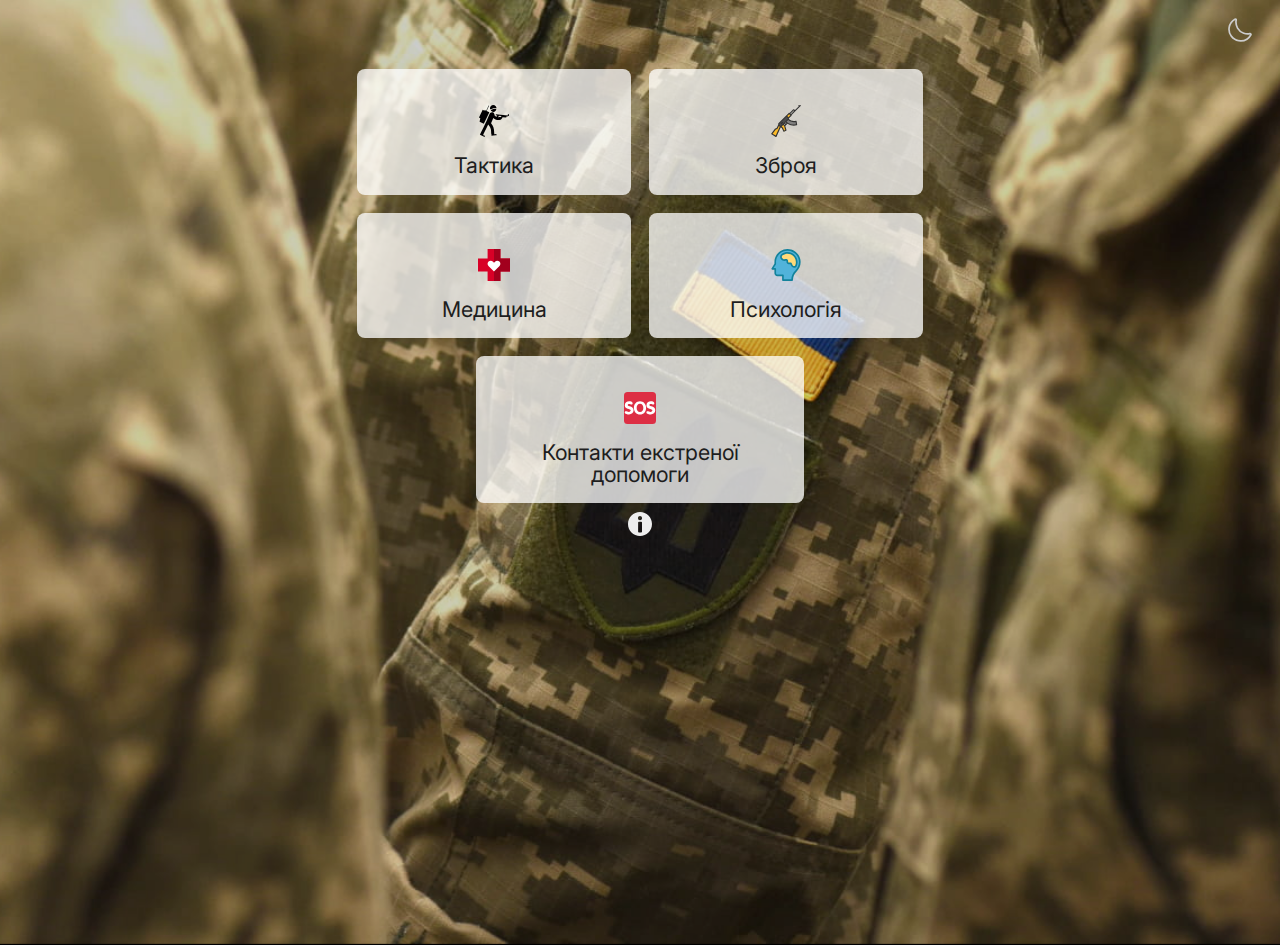
==== index.html @ d43fb43f "first commit" ====
<!DOCTYPE html>
<html lang="uk">
<head>
    <meta charset="UTF-8">
    <meta http-equiv="X-UA-Compatible" content="IE=edge">
    <meta name="viewport" content="width=device-width, initial-scale=1.0">
    <title>Основи військової справи</title>
    <link rel="stylesheet" href="res/css/penguins-ui.css">
    <link rel="stylesheet" href="res/css/style.css">
    <meta property="og:url" content="https://be-brave-ua.tk/" />
    <meta property="og:title" content="Збірник інформації з основ військової справи" />
    <meta property="og:description" content="Настанови, статті та відео по різним видам зброї, вогнева підготовка, тактика, медицина" />
    <meta property="og:image" content="https://be-brave-ua.tk/res/img/tr.jpg" />
</head>
<body class="p-ui start-screen">
    <main class="main-container">
        <div class="f-row">
            <div class=" f-tab-col-1 f-dt-col-3"></div>
            <div class="f-col f-tab-col-10 f-dt-col-6">
                <div class="top-bar">
                    
                    <div>
                        <div class="dark-btn inverted"><img src="../res/img/icon/dark-mode-night-moon-svgrepo-com.svg" width="24px"></div>
                        <div class="light-btn"><img src="../res/img/icon/creative-idea-lamp-svgrepo-com.svg" width="28px"></div>

                    </div>
                    
                </div>
                <div class="btn-row">
                    <a class="main-btn" href="taktyka/taktyka.html"><img id="takt" src="res/img/icon/army-soldier-walking-svgrepo-com.svg">Тактика</a>
                    <a class="main-btn" href="zbroya/zbroya.html"><img src="res/img/icon/rifle-gun-svgrepo-com.svg">Зброя</a>
                </div>
                <div class="btn-row">
                    <a class="main-btn" href="taktmed/taktmed.html"><img src="res/img/icon/red-cross-svgrepo-com.svg">Медицина</a>
                    <a class="main-btn" href="taktmed/taktmed.html"><img src="res/img/icon/brain-svgrepo-com.svg">Психологія</a>
                </div>
                <div class="btn-row">
                    <a class="main-btn main-btn-w-100" href=""><img src="res/img/icon/sos-button-svgrepo-com.svg">Контакти екстреної допомоги</a>
                </div>
                
                <img class="info-icon" src="res/img/icon/info-svgrepo-com.svg" alt="" height="24px" 
                title="Дану сторінку створено в польових умовах для тих, кому як і мені, доводиться вчитися/згадувати основи військової справи для захисту нашої держави. Буду радий, якщо інформація розміщена тут допоможе бити прокляту русню та повернутися додому цілим після нашої перемоги! Слава Україні!">
                <p class="about-txt">Дану сторінку створено в польових умовах для тих, кому як і мені, доводиться вчитися/згадувати основи військової справи для захисту нашої держави.
                     Буду радий, якщо інформація розміщена тут допоможе бити прокляту русню та повернутися додому цілим після нашої перемоги! Слава Україні!</p>
            </div>
            <div class=" f-tab-col-1 f-dt-col-3"></div>
        </div>

    </main>
    <script>
        document.querySelector('.info-icon').addEventListener('click', ()=>{
            document.querySelector('.about-txt').style.display = 'block';
        })
    </script>
    <script src="res/js/main.js"></script>
</body>
</html>
---- res/css/penguins-ui.css ----
@charset "UTF-8";
/*! normalize.css v8.0.1 | MIT License | github.com/necolas/normalize.css */
/* Document
   ========================================================================== */
/**
 * 1. Correct the line height in all browsers.
 * 2. Prevent adjustments of font size after orientation changes in iOS.
 */
@import url("https://fonts.googleapis.com/css2?family=Inter:wght@300;400;700&family=Source+Code+Pro&display=swap");
@import url("https://fonts.googleapis.com/css2?family=Roboto&display=swap");
@import url("https://fonts.googleapis.com/css2?family=Festive&display=swap");
html {
  line-height: 1.15;
  /* 1 */
  -webkit-text-size-adjust: 100%;
  /* 2 */
}

/* Sections
     ========================================================================== */
/**
   * Remove the margin in all browsers.
   */
body {
  margin: 0;
}

/**
   * Render the `main` element consistently in IE.
   */
main {
  display: block;
}

/**
   * Correct the font size and margin on `h1` elements within `section` and
   * `article` contexts in Chrome, Firefox, and Safari.
   */
h1 {
  font-size: 2em;
  margin: 0.67em 0;
}

/* Grouping content
     ========================================================================== */
/**
   * 1. Add the correct box sizing in Firefox.
   * 2. Show the overflow in Edge and IE.
   */
hr {
  -webkit-box-sizing: content-box;
          box-sizing: content-box;
  /* 1 */
  height: 0;
  /* 1 */
  overflow: visible;
  /* 2 */
}

/**
   * 1. Correct the inheritance and scaling of font size in all browsers.
   * 2. Correct the odd `em` font sizing in all browsers.
   */
pre {
  font-family: monospace, monospace;
  /* 1 */
  font-size: 1em;
  /* 2 */
}

/* Text-level semantics
     ========================================================================== */
/**
   * Remove the gray background on active links in IE 10.
   */
a {
  background-color: transparent;
}

/**
   * 1. Remove the bottom border in Chrome 57-
   * 2. Add the correct text decoration in Chrome, Edge, IE, Opera, and Safari.
   */
abbr[title] {
  border-bottom: none;
  /* 1 */
  text-decoration: underline;
  /* 2 */
  -webkit-text-decoration: underline dotted;
          text-decoration: underline dotted;
  /* 2 */
}

/**
   * Add the correct font weight in Chrome, Edge, and Safari.
   */
b,
strong {
  font-weight: bolder;
}

/**
   * 1. Correct the inheritance and scaling of font size in all browsers.
   * 2. Correct the odd `em` font sizing in all browsers.
   */
code,
kbd,
samp {
  font-family: monospace, monospace;
  /* 1 */
  font-size: 1em;
  /* 2 */
}

/**
   * Add the correct font size in all browsers.
   */
small {
  font-size: 80%;
}

/**
   * Prevent `sub` and `sup` elements from affecting the line height in
   * all browsers.
   */
sub,
sup {
  font-size: 75%;
  line-height: 0;
  position: relative;
  vertical-align: baseline;
}

sub {
  bottom: -0.25em;
}

sup {
  top: -0.5em;
}

/* Embedded content
     ========================================================================== */
/**
   * Remove the border on images inside links in IE 10.
   */
img {
  border-style: none;
}

/* Forms
     ========================================================================== */
/**
   * 1. Change the font styles in all browsers.
   * 2. Remove the margin in Firefox and Safari.
   */
button,
input,
optgroup,
select,
textarea {
  font-family: inherit;
  /* 1 */
  font-size: 100%;
  /* 1 */
  line-height: 1.15;
  /* 1 */
  margin: 0;
  /* 2 */
}

/**
   * Show the overflow in IE.
   * 1. Show the overflow in Edge.
   */
button,
input {
  /* 1 */
  overflow: visible;
}

/**
   * Remove the inheritance of text transform in Edge, Firefox, and IE.
   * 1. Remove the inheritance of text transform in Firefox.
   */
button,
select {
  /* 1 */
  text-transform: none;
}

/**
   * Correct the inability to style clickable types in iOS and Safari.
   */
button,
[type="button"],
[type="reset"],
[type="submit"] {
  -webkit-appearance: button;
}

/**
   * Remove the inner border and padding in Firefox.
   */
button::-moz-focus-inner,
[type="button"]::-moz-focus-inner,
[type="reset"]::-moz-focus-inner,
[type="submit"]::-moz-focus-inner {
  border-style: none;
  padding: 0;
}

/**
   * Restore the focus styles unset by the previous rule.
   */
button:-moz-focusring,
[type="button"]:-moz-focusring,
[type="reset"]:-moz-focusring,
[type="submit"]:-moz-focusring {
  outline: 1px dotted ButtonText;
}

/**
   * Correct the padding in Firefox.
   */
fieldset {
  padding: 0.35em 0.75em 0.625em;
}

/**
   * 1. Correct the text wrapping in Edge and IE.
   * 2. Correct the color inheritance from `fieldset` elements in IE.
   * 3. Remove the padding so developers are not caught out when they zero out
   *    `fieldset` elements in all browsers.
   */
legend {
  -webkit-box-sizing: border-box;
          box-sizing: border-box;
  /* 1 */
  color: inherit;
  /* 2 */
  display: table;
  /* 1 */
  max-width: 100%;
  /* 1 */
  padding: 0;
  /* 3 */
  white-space: normal;
  /* 1 */
}

/**
   * Add the correct vertical alignment in Chrome, Firefox, and Opera.
   */
progress {
  vertical-align: baseline;
}

/**
   * Remove the default vertical scrollbar in IE 10+.
   */
textarea {
  overflow: auto;
}

/**
   * 1. Add the correct box sizing in IE 10.
   * 2. Remove the padding in IE 10.
   */
[type="checkbox"],
[type="radio"] {
  -webkit-box-sizing: border-box;
          box-sizing: border-box;
  /* 1 */
  padding: 0;
  /* 2 */
}

/**
   * Correct the cursor style of increment and decrement buttons in Chrome.
   */
[type="number"]::-webkit-inner-spin-button,
[type="number"]::-webkit-outer-spin-button {
  height: auto;
}

/**
   * 1. Correct the odd appearance in Chrome and Safari.
   * 2. Correct the outline style in Safari.
   */
[type="search"] {
  -webkit-appearance: textfield;
  /* 1 */
  outline-offset: -2px;
  /* 2 */
}

/**
   * Remove the inner padding in Chrome and Safari on macOS.
   */
[type="search"]::-webkit-search-decoration {
  -webkit-appearance: none;
}

/**
   * 1. Correct the inability to style clickable types in iOS and Safari.
   * 2. Change font properties to `inherit` in Safari.
   */
::-webkit-file-upload-button {
  -webkit-appearance: button;
  /* 1 */
  font: inherit;
  /* 2 */
}

/* Interactive
     ========================================================================== */
/*
   * Add the correct display in Edge, IE 10+, and Firefox.
   */
details {
  display: block;
}

/*
   * Add the correct display in all browsers.
   */
summary {
  display: list-item;
}

/* Misc
     ========================================================================== */
/**
   * Add the correct display in IE 10+.
   */
template {
  display: none;
}

/**
   * Add the correct display in IE 10.
   */
[hidden] {
  display: none;
}

@font-face {
  font-family: 'Lobster';
  src: url("../src/fonts/Lobster_1_4.eot");
  src: local("☺"), url("../src/fonts/Lobster_1_4.woff") format("woff"), url("../src/fonts/Lobster_1_4.ttf") format("truetype"), url("../src/fonts/Lobster_1_4.svg") format("svg");
  font-weight: normal;
  font-style: normal;
}

.font-Lobster {
  font-family: 'Lobster', Arial, Helvetica, sans-serif;
}

.font-Festive {
  font-family: 'Festive', Arial, Helvetica, sans-serif;
}

html {
  scroll-behavior: smooth;
  font-size: 18px;
}

.p-ui {
  box-sizing: border-box;
  font-family: "Inter", sans-serif;
  color: #1E1E1E;
  padding-bottom: 32px;
  -webkit-box-sizing: border-box;
          box-sizing: border-box;
}

.p-ui .main-container {
  max-width: 1200px;
  min-width: 320px;
  margin: 0 auto;
  padding: 16px;
}

.p-ui .f-row {
  display: -webkit-box;
  display: -ms-flexbox;
  display: flex;
  -webkit-box-orient: horizontal;
  -webkit-box-direction: normal;
      -ms-flex-direction: row;
          flex-direction: row;
  -webkit-box-pack: start;
      -ms-flex-pack: start;
          justify-content: flex-start;
  -ms-flex-wrap: wrap;
      flex-wrap: wrap;
}

.p-ui .f-reverse-row {
  -webkit-box-orient: horizontal;
  -webkit-box-direction: reverse;
      -ms-flex-direction: row-reverse;
          flex-direction: row-reverse;
}

.p-ui .f-col {
  /* flex-basis: 100%; */
  -webkit-box-flex: 1;
      -ms-flex: 1 1 0%;
          flex: 1 1 0%;
  max-width: 100%;
  -webkit-box-sizing: border-box;
          box-sizing: border-box;
  display: -webkit-box;
  display: -ms-flexbox;
  display: flex;
  -webkit-box-orient: vertical;
  -webkit-box-direction: normal;
      -ms-flex-direction: column;
          flex-direction: column;
  padding: calc(8px);
}

.p-ui .f-col-1 {
  -webkit-box-flex: 1;
      -ms-flex: 1 0 calc(100%/12);
          flex: 1 0 calc(100%/12);
  max-width: calc(100%/12);
  -webkit-box-sizing: border-box;
          box-sizing: border-box;
  display: -webkit-box;
  display: -ms-flexbox;
  display: flex;
  -webkit-box-orient: vertical;
  -webkit-box-direction: normal;
      -ms-flex-direction: column;
          flex-direction: column;
  padding: calc(8px);
}

.p-ui .f-col-2 {
  -webkit-box-flex: 2;
      -ms-flex: 2 0 calc((100%/12)*2);
          flex: 2 0 calc((100%/12)*2);
  max-width: calc((100%/12)*2);
  -webkit-box-sizing: border-box;
          box-sizing: border-box;
  display: -webkit-box;
  display: -ms-flexbox;
  display: flex;
  -webkit-box-orient: vertical;
  -webkit-box-direction: normal;
      -ms-flex-direction: column;
          flex-direction: column;
  padding: calc(8px);
}

.p-ui .f-col-3 {
  -webkit-box-flex: 3;
      -ms-flex: 3 0 calc((100%/12)*3);
          flex: 3 0 calc((100%/12)*3);
  max-width: calc((100%/12)*3);
  -webkit-box-sizing: border-box;
          box-sizing: border-box;
  display: -webkit-box;
  display: -ms-flexbox;
  display: flex;
  -webkit-box-orient: vertical;
  -webkit-box-direction: normal;
      -ms-flex-direction: column;
          flex-direction: column;
  padding: calc(8px);
}

.p-ui .f-col-4 {
  -webkit-box-flex: 4;
      -ms-flex: 4 0 calc((100%/12)*4);
          flex: 4 0 calc((100%/12)*4);
  max-width: calc((100%/12)*4);
  -webkit-box-sizing: border-box;
          box-sizing: border-box;
  display: -webkit-box;
  display: -ms-flexbox;
  display: flex;
  -webkit-box-orient: vertical;
  -webkit-box-direction: normal;
      -ms-flex-direction: column;
          flex-direction: column;
  padding: calc(8px);
}

.p-ui .f-col-5 {
  -webkit-box-flex: 5;
      -ms-flex: 5 0 calc((100%/12)*5);
          flex: 5 0 calc((100%/12)*5);
  max-width: calc((100%/12)*5);
  -webkit-box-sizing: border-box;
          box-sizing: border-box;
  display: -webkit-box;
  display: -ms-flexbox;
  display: flex;
  -webkit-box-orient: vertical;
  -webkit-box-direction: normal;
      -ms-flex-direction: column;
          flex-direction: column;
  padding: calc(8px);
}

.p-ui .f-col-6 {
  -webkit-box-flex: 6;
      -ms-flex: 6 0 calc((100%/12)*6);
          flex: 6 0 calc((100%/12)*6);
  max-width: calc((100%/12)*6);
  -webkit-box-sizing: border-box;
          box-sizing: border-box;
  display: -webkit-box;
  display: -ms-flexbox;
  display: flex;
  -webkit-box-orient: vertical;
  -webkit-box-direction: normal;
      -ms-flex-direction: column;
          flex-direction: column;
  padding: calc(8px);
}

.p-ui .f-col-7 {
  -webkit-box-flex: 7;
      -ms-flex: 7 0 calc((100%/12)*7);
          flex: 7 0 calc((100%/12)*7);
  max-width: calc((100%/12)*7);
  -webkit-box-sizing: border-box;
          box-sizing: border-box;
  display: -webkit-box;
  display: -ms-flexbox;
  display: flex;
  -webkit-box-orient: vertical;
  -webkit-box-direction: normal;
      -ms-flex-direction: column;
          flex-direction: column;
  padding: calc(8px);
}

.p-ui .f-col-8 {
  -webkit-box-flex: 8;
      -ms-flex: 8 0 calc((100%/12)*8);
          flex: 8 0 calc((100%/12)*8);
  max-width: calc((100%/12)*8);
  -webkit-box-sizing: border-box;
          box-sizing: border-box;
  display: -webkit-box;
  display: -ms-flexbox;
  display: flex;
  -webkit-box-orient: vertical;
  -webkit-box-direction: normal;
      -ms-flex-direction: column;
          flex-direction: column;
  padding: calc(8px);
}

.p-ui .f-col-9 {
  -webkit-box-flex: 9;
      -ms-flex: 9 0 calc((100%/12)*9);
          flex: 9 0 calc((100%/12)*9);
  max-width: calc((100%/12)*9);
  -webkit-box-sizing: border-box;
          box-sizing: border-box;
  display: -webkit-box;
  display: -ms-flexbox;
  display: flex;
  -webkit-box-orient: vertical;
  -webkit-box-direction: normal;
      -ms-flex-direction: column;
          flex-direction: column;
  padding: calc(8px);
}

.p-ui .f-col-10 {
  -webkit-box-flex: 10;
      -ms-flex: 10 0 calc((100%/12)*10);
          flex: 10 0 calc((100%/12)*10);
  max-width: calc((100%/12)*10);
  -webkit-box-sizing: border-box;
          box-sizing: border-box;
  display: -webkit-box;
  display: -ms-flexbox;
  display: flex;
  -webkit-box-orient: vertical;
  -webkit-box-direction: normal;
      -ms-flex-direction: column;
          flex-direction: column;
  padding: calc(8px);
}

.p-ui .f-col-11 {
  -webkit-box-flex: 11;
      -ms-flex: 11 0 calc((100%/12)*11);
          flex: 11 0 calc((100%/12)*11);
  max-width: calc((100%/12)*11);
  -webkit-box-sizing: border-box;
          box-sizing: border-box;
  display: -webkit-box;
  display: -ms-flexbox;
  display: flex;
  -webkit-box-orient: vertical;
  -webkit-box-direction: normal;
      -ms-flex-direction: column;
          flex-direction: column;
  padding: calc(8px);
}

.p-ui .f-col-12 {
  -webkit-box-flex: 12;
      -ms-flex: 12 0 100%;
          flex: 12 0 100%;
  max-width: 100%;
  -webkit-box-sizing: border-box;
          box-sizing: border-box;
  display: -webkit-box;
  display: -ms-flexbox;
  display: flex;
  -webkit-box-orient: vertical;
  -webkit-box-direction: normal;
      -ms-flex-direction: column;
          flex-direction: column;
  padding: calc(8px);
}

@media screen and (min-width: 768px) {
  .p-ui .f-tab-col-1 {
    -webkit-box-flex: 1;
        -ms-flex: 1 0 calc(100%/12);
            flex: 1 0 calc(100%/12);
    max-width: calc(100%/12);
  }
  .p-ui .f-tab-col-2 {
    -webkit-box-flex: 2;
        -ms-flex: 2 0 calc((100%/12)*2);
            flex: 2 0 calc((100%/12)*2);
    max-width: calc((100%/12)*2);
  }
  .p-ui .f-tab-col-3 {
    -webkit-box-flex: 3;
        -ms-flex: 3 0 calc((100%/12)*3);
            flex: 3 0 calc((100%/12)*3);
    max-width: calc((100%/12)*3);
  }
  .p-ui .f-tab-col-4 {
    -webkit-box-flex: 4;
        -ms-flex: 4 0 calc((100%/12)*4);
            flex: 4 0 calc((100%/12)*4);
    max-width: calc((100%/12)*4);
  }
  .p-ui .f-tab-col-5 {
    -webkit-box-flex: 5;
        -ms-flex: 5 0 calc((100%/12)*5);
            flex: 5 0 calc((100%/12)*5);
    max-width: calc((100%/12)*5);
  }
  .p-ui .f-tab-col-6 {
    -webkit-box-flex: 6;
        -ms-flex: 6 0 calc((100%/12)*6);
            flex: 6 0 calc((100%/12)*6);
    max-width: calc((100%/12)*6);
  }
  .p-ui .f-tab-col-7 {
    -webkit-box-flex: 7;
        -ms-flex: 7 0 calc((100%/12)*7);
            flex: 7 0 calc((100%/12)*7);
    max-width: calc((100%/12)*7);
  }
  .p-ui .f-tab-col-8 {
    -webkit-box-flex: 8;
        -ms-flex: 8 0 calc((100%/12)*8);
            flex: 8 0 calc((100%/12)*8);
    max-width: calc((100%/12)*8);
  }
  .p-ui .f-tab-col-9 {
    -webkit-box-flex: 9;
        -ms-flex: 9 0 calc((100%/12)*9);
            flex: 9 0 calc((100%/12)*9);
    max-width: calc((100%/12)*9);
  }
  .p-ui .f-tab-col-10 {
    -webkit-box-flex: 10;
        -ms-flex: 10 0 calc((100%/12)*10);
            flex: 10 0 calc((100%/12)*10);
    max-width: calc((100%/12)*10);
  }
  .p-ui .f-tab-col-11 {
    -webkit-box-flex: 11;
        -ms-flex: 11 0 calc((100%/12)*11);
            flex: 11 0 calc((100%/12)*11);
    max-width: calc((100%/12)*11);
  }
  .p-ui .f-tab-col-12 {
    -webkit-box-flex: 12;
        -ms-flex: 12 0 100%;
            flex: 12 0 100%;
    max-width: 100%;
  }
}

@media (min-width: 1024px) {
  .p-ui .f-dt-col-1 {
    -webkit-box-flex: 1;
        -ms-flex: 1 0 calc(100%/12);
            flex: 1 0 calc(100%/12);
    max-width: calc(100%/12);
  }
  .p-ui .f-dt-col-2 {
    -webkit-box-flex: 2;
        -ms-flex: 2 0 calc((100%/12)*2);
            flex: 2 0 calc((100%/12)*2);
    max-width: calc((100%/12)*2);
  }
  .p-ui .f-dt-col-3 {
    -webkit-box-flex: 3;
        -ms-flex: 3 0 calc((100%/12)*3);
            flex: 3 0 calc((100%/12)*3);
    max-width: calc((100%/12)*3);
  }
  .p-ui .f-dt-col-4 {
    -webkit-box-flex: 4;
        -ms-flex: 4 0 calc((100%/12)*4);
            flex: 4 0 calc((100%/12)*4);
    max-width: calc((100%/12)*4);
  }
  .p-ui .f-dt-col-5 {
    -webkit-box-flex: 5;
        -ms-flex: 5 0 calc((100%/12)*5);
            flex: 5 0 calc((100%/12)*5);
    max-width: calc((100%/12)*5);
  }
  .p-ui .f-dt-col-6 {
    -webkit-box-flex: 6;
        -ms-flex: 6 0 calc((100%/12)*6);
            flex: 6 0 calc((100%/12)*6);
    max-width: calc((100%/12)*6);
  }
  .p-ui .f-dt-col-7 {
    -webkit-box-flex: 7;
        -ms-flex: 7 0 calc((100%/12)*7);
            flex: 7 0 calc((100%/12)*7);
    max-width: calc((100%/12)*7);
  }
  .p-ui .f-dt-col-8 {
    -webkit-box-flex: 8;
        -ms-flex: 8 0 calc((100%/12)*8);
            flex: 8 0 calc((100%/12)*8);
    max-width: calc((100%/12)*8);
  }
  .p-ui .f-dt-col-9 {
    -webkit-box-flex: 9;
        -ms-flex: 9 0 calc((100%/12)*9);
            flex: 9 0 calc((100%/12)*9);
    max-width: calc((100%/12)*9);
  }
  .p-ui .f-dt-col-10 {
    -webkit-box-flex: 10;
        -ms-flex: 10 0 calc((100%/12)*10);
            flex: 10 0 calc((100%/12)*10);
    max-width: calc((100%/12)*10);
  }
  .p-ui .f-dt-col-11 {
    -webkit-box-flex: 11;
        -ms-flex: 11 0 calc((100%/12)*11);
            flex: 11 0 calc((100%/12)*11);
    max-width: calc((100%/12)*11);
  }
  .p-ui .f-dt-col-12 {
    -webkit-box-flex: 12;
        -ms-flex: 12 0 100%;
            flex: 12 0 100%;
    max-width: 100%;
  }
}

.p-ui .g-container {
  margin-top: 16px;
  display: -ms-grid;
  display: grid;
  /* -ms-grid-columns: ([col-start] auto)[12]; */
      grid-template-columns: repeat(12, [col-start] auto);
  -ms-grid-rows: 1;
      grid-template-rows: 1;
  grid-gap: 16px;
}

.p-ui .g-col-1 {
  grid-column: auto / span 1;
}

.p-ui .g-col-2 {
  grid-column: auto / span 2;
}

.p-ui .g-col-3 {
  grid-column: auto / span 3;
}

.p-ui .g-col-4 {
  grid-column: auto / span 4;
}

.p-ui .g-col-5 {
  grid-column: auto / span 5;
}

.p-ui .g-col-6 {
  grid-column: auto / span 6;
}

.p-ui .g-col-7 {
  grid-column: auto / span 7;
}

.p-ui .g-col-8 {
  grid-column: auto / span 8;
}

.p-ui .g-col-9 {
  grid-column: auto / span 9;
}

.p-ui .g-col-10 {
  grid-column: auto / span 10;
}

.p-ui .g-col-11 {
  grid-column: auto / span 11;
}

.p-ui .g-col-12 {
  grid-column: auto / span 12;
}

@media (min-width: 768px) {
  .p-ui .g-tab-col-1 {
    grid-column: auto / span 1;
  }
  .p-ui .g-tab-col-2 {
    grid-column: auto / span 2;
  }
  .p-ui .g-tab-col-3 {
    grid-column: auto / span 3;
  }
  .p-ui .g-tab-col-4 {
    grid-column: auto / span 4;
  }
  .p-ui .g-tab-col-5 {
    grid-column: auto / span 5;
  }
  .p-ui .g-tab-col-6 {
    grid-column: auto / span 6;
  }
  .p-ui .g-tab-col-7 {
    grid-column: auto / span 7;
  }
  .p-ui .g-tab-col-8 {
    grid-column: auto / span 8;
  }
  .p-ui .g-tab-col-9 {
    grid-column: auto / span 9;
  }
  .p-ui .g-tab-col-10 {
    grid-column: auto / span 10;
  }
  .p-ui .g-tab-col-11 {
    grid-column: auto / span 11;
  }
  .p-ui .g-tab-col-12 {
    grid-column: auto / span 12;
  }
}

@media (min-width: 1024px) {
  .p-ui .g-dt-col-1 {
    grid-column: auto / span 1;
  }
  .p-ui .g-dt-col-2 {
    grid-column: auto / span 2;
  }
  .p-ui .g-dt-col-3 {
    grid-column: auto / span 3;
  }
  .p-ui .g-dt-col-4 {
    grid-column: auto / span 4;
  }
  .p-ui .g-dt-col-5 {
    grid-column: auto / span 5;
  }
  .p-ui .g-dt-col-6 {
    grid-column: auto / span 6;
  }
  .p-ui .g-dt-col-7 {
    grid-column: auto / span 7;
  }
  .p-ui .g-dt-col-8 {
    grid-column: auto / span 8;
  }
  .p-ui .g-dt-col-9 {
    grid-column: auto / span 9;
  }
  .p-ui .g-dt-col-10 {
    grid-column: auto / span 10;
  }
  .p-ui .g-dt-col-11 {
    grid-column: auto / span 11;
  }
  .p-ui .g-dt-col-12 {
    grid-column: auto / span 12;
  }
}

.p-ui h1 {
  font-size: 2.4rem;
  font-weight: 700;
  margin: 2.8rem 0 0 0;
}

.p-ui h2 {
  font-size: 2rem;
  font-weight: 700;
  margin: 2.2rem 0 0 0;
}

.p-ui h3 {
  font-size: 1.4rem;
  font-weight: 700;
  margin: 1.8rem 0 0 0;
}

.p-ui h4 {
  font-size: 1.1rem;
  font-weight: 700;
  color: #6D6D6D;
  margin: 1.2rem 0 0 0;
}

.p-ui h5 {
  font-size: 1rem;
  font-weight: 700;
  color: #6D6D6D;
  margin: 1rem 0 0 0;
}

.p-ui p {
  font-size: 1rem;
  line-height: 1.5;
  margin: .5rem 0 0 0;
}

.p-ui ul {
  list-style-type: none;
  font-size: 1rem;
  margin: .6rem 0 0 0;
}

.p-ui ul li {
  line-height: 1.2rem;
  margin-top: .5rem;
}

.p-ui ul li::before {
  content: "\2022";
  color: #E63946;
  font-weight: bold;
  display: inline-block;
  width: 1.1rem;
  margin-left: -1.1rem;
}

.p-ui ul.no-mark {
  list-style-type: none;
  padding-left: 0;
}

.p-ui ul.no-mark li::before {
  display: none;
}

.p-ui ol {
  font-size: 1rem;
  margin: .6rem 0 0 0;
  counter-reset: item;
  list-style-type: none;
}

.p-ui ol li {
  line-height: 1.2rem;
  margin-top: .5rem;
}

.p-ui ol li::before {
  content: counter(item) ". ";
  counter-increment: item;
  color: #E63946;
  font-weight: bold;
  display: inline-block;
  width: 1.1rem;
  margin-left: -1.1rem;
}

.p-ui a {
  text-decoration: none;
  color: #1E1E1E;
  border-bottom: 2px dashed #E63946;
  line-height: 1.2rem;
}

.p-ui a:hover {
  border-bottom: 2px solid #E63946;
}

.p-ui em {
  color: #E63946;
}

.p-ui blockquote {
  font-size: 1.1rem;
  margin: 1rem 1rem 0 3rem;
  padding: 2rem .5rem 2rem 1rem;
  font-family: "Inter", sans-serif;
  font-weight: 700;
  line-height: 1.1rem;
  color: #1E1E1E;
  border-left: 10px solid #E63946;
}

.p-ui pre {
  font-family: "Source Code Pro", monospace;
  white-space: pre-wrap;
}

.p-ui code {
  font-family: "Source Code Pro", monospace;
  font-size: 1rem;
  color: #023e8a;
}

.p-ui code .code-string {
  color: #E63946;
}

.p-ui code .code-tag-inner {
  color: #9C9C9C;
}

.p-ui code .code-class {
  color: #038088;
}

.p-ui code .code-margin {
  margin: 0 0 0 2rem;
}

.p-ui .code-block {
  display: block;
  margin: .6rem 0 0 0;
}

.p-ui .img-block {
  display: block;
  width: 80%;
  margin: 16px 0 0 0;
}

.p-ui hr {
  height: 5px;
  background: #a08f9050;
  border: none;
  border-radius: 3px;
  margin: 32px 0 0 0;
}

.p-ui .hr-red {
  background: #E63946;
}

.p-ui table {
  margin: 12px 0 0 0;
  table-layout: fixed;
  border-collapse: collapse;
  border: 1px solid #a08f9050;
  font-size: .9rem;
  overflow-x: auto;
  display: block;
}

.p-ui table thead {
  background-color: #eee;
  display: table;
  width: 100%;
}

.p-ui table tbody {
  display: table;
  width: 100%;
}

.p-ui table caption {
  font-size: 18px;
  padding: 4px;
  font-weight: 700;
  text-align: left;
  width: 60%;
  display: block;
}

.p-ui table th, .p-ui table td {
  padding: 18px;
}

button {
  padding: .8rem 1.4rem;
  border-radius: .5rem;
  border: none;
  cursor: pointer;
  -webkit-transition: all .2s ease-in;
  transition: all .2s ease-in;
}

button:hover {
  -webkit-box-shadow: 4px 4px 12px rgba(0, 0, 0, 0.2);
          box-shadow: 4px 4px 12px rgba(0, 0, 0, 0.2);
  -webkit-transition: all .2s ease-in;
  transition: all .2s ease-in;
}

.primary-btn {
  color: #fff;
  background-color: #E63946;
  font-weight: 300;
}

.secondary-btn {
  color: #fff;
  background-color: #1E1E1E;
}

.neutral-btn {
  color: #6D6D6D;
  background-color: #dddddd;
}

button.outline {
  padding: .7rem 1.4rem;
}

button.outline:hover {
  -webkit-box-shadow: none;
          box-shadow: none;
  background-color: #f1f1f1 !important;
  -webkit-transition: all .2s ease-in;
  transition: all .2s ease-in;
}

.primary-btn.outline {
  background-color: transparent;
  color: #E63946;
  border: 1px solid #E63946;
}

.secondary-btn.outline {
  background-color: transparent;
  color: #1E1E1E;
  border: 1px solid #1E1E1E;
}

.neutral-btn.outline {
  background-color: transparent;
  color: #9C9C9C;
  border: 1px solid #9C9C9C;
}

.p-ui-tabs {
  margin: 1rem auto;
  min-height: 10rem;
}

.p-ui-tabs .t-titles {
  display: -webkit-box;
  display: -ms-flexbox;
  display: flex;
  -ms-flex-wrap: wrap;
      flex-wrap: wrap;
}

.p-ui-tabs .t-titles .tab-title {
  padding: 1rem;
  border-top: 4px solid #cccccc;
  border-right: 1px solid #cccccc;
  cursor: pointer;
}

.p-ui-tabs .t-titles .active-tab {
  border-top: 4px solid #E63946;
  font-weight: 700;
  background-color: #eee;
}

.p-ui-tabs .t-contents {
  position: relative;
}

.p-ui-tabs .t-contents .tab-content {
  display: none;
  background-color: #eee;
  padding: 2rem;
}

.p-ui-tabs .t-contents .show-content {
  z-index: 100;
  display: block;
}

.form-area {
  background-color: inherit;
  -webkit-box-flex: 1;
  -ms-flex: 1 1 49%;
  flex: 1 1 49%;
}

.form-cage {
  padding: 30px 20% 3% 9%;
}

.form-h {
  color: #6D6D6D;
  font-size: 25px;
  font-weight: 600;
  line-height: 25px;
  text-transform: uppercase;
  padding-bottom: 20px;
}

.form-input {
  font-size: 15px;
  border: 2px solid #E63946;
  background-color: inherit;
  margin-bottom: 10px;
  max-width: 375px;
  width: 100%;
  height: 51px;
  padding: 10px 3.5%;
}

.form-body {
  margin-top: 5%;
  font-family: inherit;
  line-height: 25px;
  font-weight: 400;
  color: #959595;
}

.form-text {
  height: 100px;
  padding: 2% 3.5%;
  margin-bottom: 3%;
}

.form-btn {
  height: 50px;
  min-width: 155px;
  color: #000;
  font-family: Bebas;
  font-size: 18px;
  line-height: 25px;
  font-weight: 400;
  text-transform: uppercase;
  letter-spacing: 0.1em;
  margin-top: 20px;
}

.section-container {
  max-width: 1140px;
  /* min-width: 600px; */
  margin: 0 auto;
}

.position-container {
  position: relative;
  border: 5px solid #4e4e4e;
  margin: 30px 0;
  background-color: #9C9C9C;
  min-height: 100px;
}

.position-block {
  display: block;
  border: 1px solid #E63946;
  padding: 20px;
  background-color: lavenderblush;
}

.position-block-absolute {
  position: absolute;
  left: 200px;
  bottom: 10px;
  background-color: lavenderblush;
  border: 1px solid #E63946;
  padding: 20px;
}

.position-block-relative {
  position: relative;
  right: 50px;
  top: 20px;
  background-color: lavenderblush;
  border: 1px solid #E63946;
  padding: 20px;
}

.extra-padding {
  padding: 20px 0 0 30px;
}
/*# sourceMappingURL=penguins-ui.css.map */
---- res/css/style.css ----
/*start*/
.start-screen {
    background-image: url('../img/tr.jpg');
    background-size: cover;
    background-repeat: no-repeat;
    background-position: center center;
    box-shadow: inset 3000px 3000px rgba(0, 0, 0, .2);
    min-height: 105vh;
    padding-top: 2rem;
}
.start-screen .top-bar {
    position: absolute;
    top: 1rem;
    right: 2rem;
}
.start-screen .btn-row {
    display: flex;
    justify-content: center;
    align-items: center;
    
}

.start-screen .main-btn {
    min-width: 110px;
    width: 50%;
    display: flex;
    flex-direction: column;
    align-items: center;
    justify-content: center;
    text-decoration: none;
    padding: 1rem;
    background-color: #ffffffc2;
    margin: .5rem;
    text-align: center;
    border-radius: 8px;
    border-bottom: none;
    transition: all .3s;
    font-size: 1.2rem;
}

.start-screen .main-btn-w-100 {
    width: 100%;
    margin: 0.5rem;
}

.start-screen .main-btn img {
    display: block;
    margin: 1rem;
    height: 32px;
    /* filter: invert(100%); */
}

.start-screen .main-btn:hover {
    border-bottom: none;
    background-color: #f0f8ff;
    box-shadow: 4px 4px 16px rgba(0, 0, 0, .5);
    transition: all .3s;
}

.start-screen .info-icon {
    cursor: pointer;
}

.start-screen .about-txt {
    display: none;
    background-color: rgba(255, 255, 255, .6);
    padding: .5rem;
    margin: 0.5rem 0 0 0;
    border-radius: 3px;
    font-size: .6rem;
}


/*pages*/
.top-bar {
    display: flex;
    justify-content: space-between;
    align-items: center;
}

a.back-btn,
:any-link.back-btn:hover {
    border-bottom: none;
}

.dark-btn {
    cursor: pointer;
    width: 16px;
    
}

.inverted {
    filter: invert(100%);
}

.light-btn {
    display: none;
    cursor: pointer;
    width: 24px;
}

.selected-type {
    font-size: .8rem;
    color: #757575;
    padding: .25rem;
    border: 1px solid #929292;
    margin: 0 .25rem;
    border-radius: 3px;
}
.filters {
    margin-top: .5rem;
    padding: .5rem;
    display: flex;
}
.filter-btn {
    display: flex;
    align-items: center;
    justify-content: center;
    width: 50%;
    margin: 0 .5rem;
    height: 2rem;
}

.filter-btn img {
    margin-right: .5rem;
}

.cont-type-sel {
    display: none;
}

.post {
    display: flex;
    flex-direction: row;
    background-color: #f5f5f55e;
    padding: .75rem;
    border-radius: 8px;
    margin: .5rem;
}

.post:hover {
    -webkit-box-shadow: 2px 2px 8px rgba(17, 17, 17, 0.1);
          box-shadow: 2px 2px 8px rgba(29, 29, 29, 0.1);
          background-color: #f5f5f5;
  -webkit-transition: all .2s ease-in;
  transition: all .2s ease-in;
}

.post img {
    width: 3rem;
    margin-right: 1rem;
}

.post-meta .post-title {
    color: #0f0f0f;
    margin-top: 0;
    font-size: 1.1rem;
}

.post-meta .post-desc {
    font-size: .8rem;
    line-height: 1;
}

.post-meta .post-type {
    font-size: .8rem;
    color: #686868;
}

.post-meta .vid-duration {
    font-weight: 700;
    margin-left: 1rem;
}

@media screen and (min-width: 768px) {
    .start-screen .main-btn {
        min-width: 200px;
        width: 50%;
        font-size: 1.2rem;
        margin: .5rem;
    }
    
}

@media (prefers-color-scheme: dark) {
    .p-ui  {
         background:  #333 !important;
          color: white;
    }
    
  }
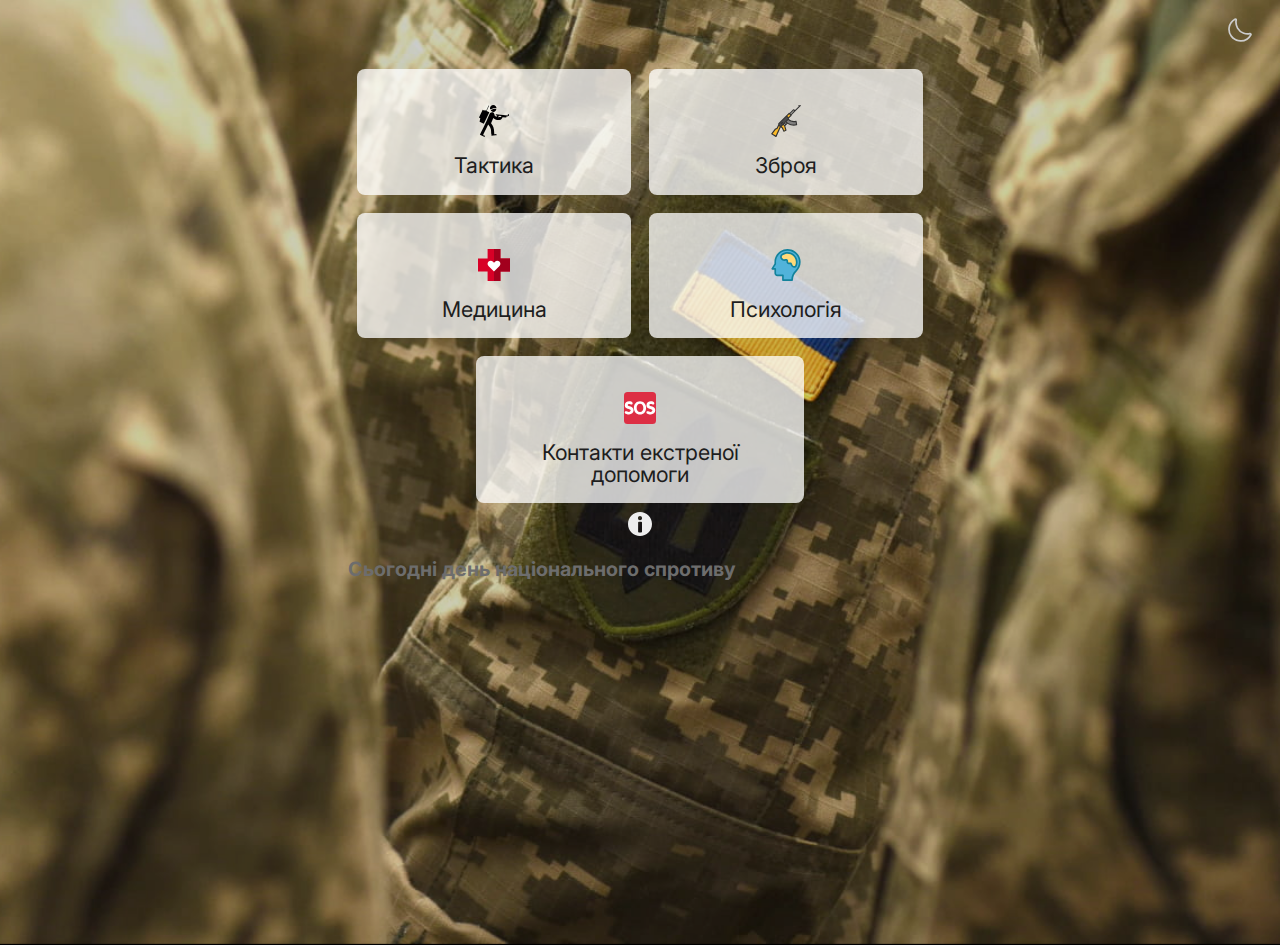
==== commit 575a1183: "add dead russians api" ====
--- a/index.html
+++ b/index.html
@@ -7,6 +7,7 @@
     <title>Основи військової справи</title>
     <link rel="stylesheet" href="res/css/penguins-ui.css">
     <link rel="stylesheet" href="res/css/style.css">
+    <link id="dark_css" rel="stylesheet" href="res/css/dark.css" disabled>
     <meta property="og:url" content="https://be-brave-ua.tk/" />
     <meta property="og:title" content="Збірник інформації з основ військової справи" />
     <meta property="og:description" content="Настанови, статті та відео по різним видам зброї, вогнева підготовка, тактика, медицина" />
@@ -20,8 +21,8 @@
                 <div class="top-bar">
                     
                     <div>
-                        <div class="dark-btn inverted"><img src="../res/img/icon/dark-mode-night-moon-svgrepo-com.svg" width="24px"></div>
-                        <div class="light-btn"><img src="../res/img/icon/creative-idea-lamp-svgrepo-com.svg" width="28px"></div>
+                        <div class="dark-btn inverted"><img src="/res/img/icon/dark-mode-night-moon-svgrepo-com.svg" width="24px"></div>
+                        <div class="light-btn"><img src="/res/img/icon/creative-idea-lamp-svgrepo-com.svg" width="28px"></div>
 
                     </div>
                     
@@ -42,6 +43,9 @@
                 title="Дану сторінку створено в польових умовах для тих, кому як і мені, доводиться вчитися/згадувати основи військової справи для захисту нашої держави. Буду радий, якщо інформація розміщена тут допоможе бити прокляту русню та повернутися додому цілим після нашої перемоги! Слава Україні!">
                 <p class="about-txt">Дану сторінку створено в польових умовах для тих, кому як і мені, доводиться вчитися/згадувати основи військової справи для захисту нашої держави.
                      Буду радий, якщо інформація розміщена тут допоможе бити прокляту русню та повернутися додому цілим після нашої перемоги! Слава Україні!</p>
+
+                <h4>Сьогодні <span class="war-day"></span> день національного спротиву</h4>
+
             </div>
             <div class=" f-tab-col-1 f-dt-col-3"></div>
         </div>
@@ -52,6 +56,8 @@
             document.querySelector('.about-txt').style.display = 'block';
         })
     </script>
+    <script src="res/js/get-dead-russians.js" defer></script>
     <script src="res/js/main.js"></script>
+    
 </body>
 </html>--- a/res/css/style.css
+++ b/res/css/style.css
@@ -83,6 +83,7 @@
     border-bottom: none;
 }
 
+
 .dark-btn {
     cursor: pointer;
     width: 16px;
@@ -127,6 +128,10 @@
 
 .cont-type-sel {
     display: none;
+}
+
+.posts-container {
+    margin-bottom: 2rem;
 }
 
 .post {
@@ -182,10 +187,10 @@
     
 }
 
-@media (prefers-color-scheme: dark) {
+/* @media (prefers-color-scheme: dark) {
     .p-ui  {
-         background:  #333 !important;
-          color: white;
+        background-color:  #333 !important;
+        color: white;
     }
     
-  }+  } */--- a/res/css/dark.css
+++ b/res/css/dark.css
@@ -0,0 +1,62 @@
+/*colors*/
+:root {
+    --dark-bg: #00000c;
+    --light-blue: rgb(250, 250, 250);
+    --text: #a5a59f;
+    --light-blue: #01577c;
+    --dark-blue: #052247;
+    --darkest-blue: #020d1b;
+    --header-text: #b97206;
+  }
+/*start page*/
+
+
+.start-screen {
+    box-shadow: inset 3000px 3000px rgba(0, 0, 0, .7);
+}
+
+.start-screen .main-btn {
+    background-color: #021e2edc;
+    color: #a5a59f;
+}
+
+.start-screen .main-btn:hover {
+    background-color: #021e2e;
+}
+
+#takt {
+    filter: invert(70%);
+}
+
+/*pages*/
+
+.p-ui {
+    background-color: var(--dark-bg);
+}
+
+.main-header {
+    color: var(--header-text);
+}
+
+.p-ui .hr-red {
+    background: var(--dark-blue);
+}
+.p-ui .primary-btn {
+    background: var(--light-blue);
+    color: var(--text);
+}
+.p-ui p {
+    color: var(--text);
+}
+
+.post {
+    background-color: var(--darkest-blue);
+}
+
+.post:hover {
+    background-color: var(--dark-blue);
+}
+
+.post-meta .post-title {
+    color: #b97206;
+}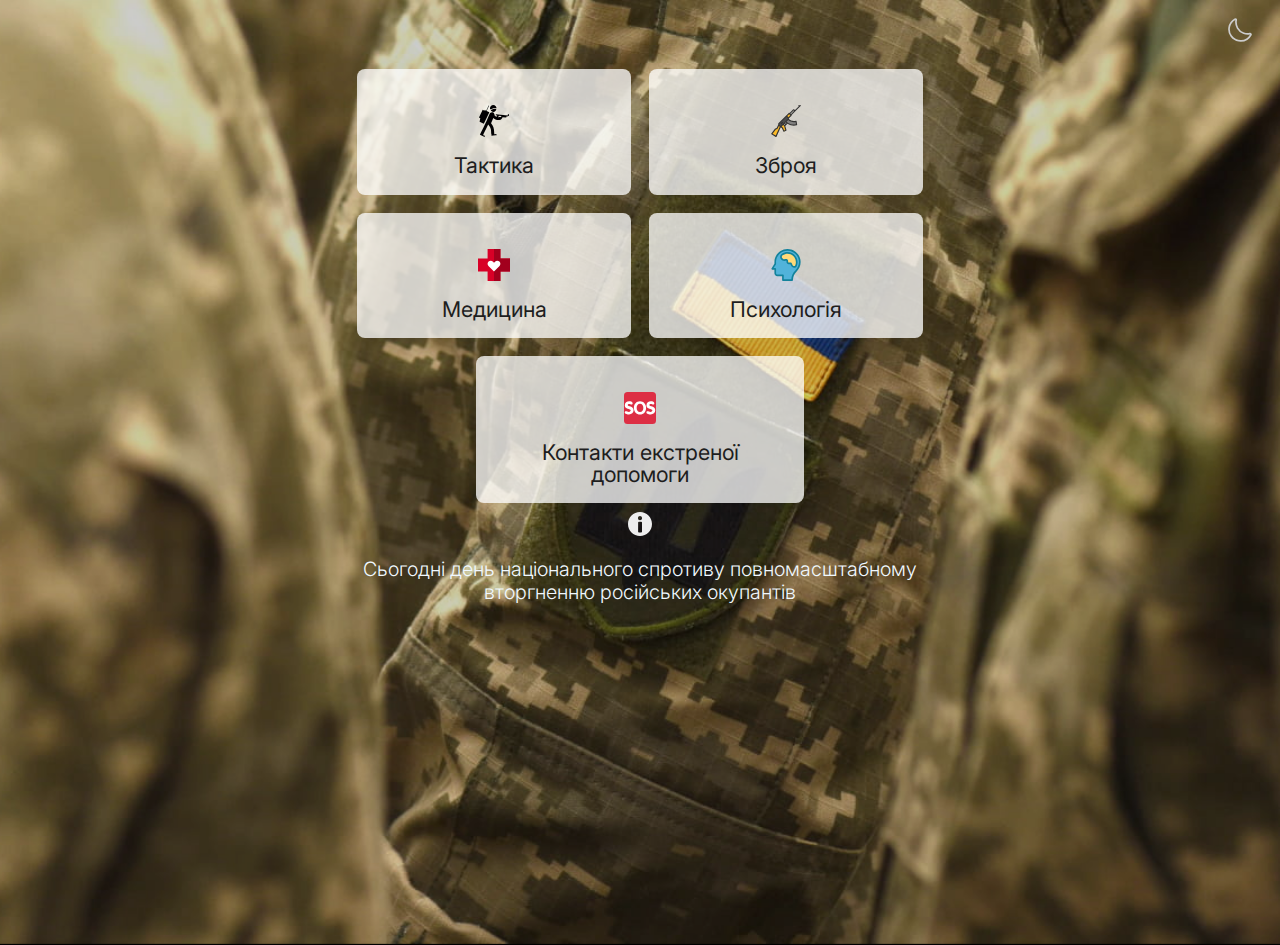
==== commit fea3ac77: "try fix css white flash" ====
--- a/index.html
+++ b/index.html
@@ -5,15 +5,37 @@
     <meta http-equiv="X-UA-Compatible" content="IE=edge">
     <meta name="viewport" content="width=device-width, initial-scale=1.0">
     <title>Основи військової справи</title>
-    <link rel="stylesheet" href="res/css/penguins-ui.css">
-    <link rel="stylesheet" href="res/css/style.css">
-    <link id="dark_css" rel="stylesheet" href="res/css/dark.css" disabled>
+    <link rel="preconnect" href="https://fonts.googleapis.com">
+    <link rel="preconnect" href="https://fonts.gstatic.com" crossorigin>
+    <link  rel="stylesheet" href="res/css/penguins-ui.css">
+    <link rel="stylesheet" rel="preload" href="res/css/style.css">
+    <link id="dark_css" rel="stylesheet" rel="preload" href="res/css/dark.css" disabled>
     <meta property="og:url" content="https://be-brave-ua.tk/" />
     <meta property="og:title" content="Збірник інформації з основ військової справи" />
     <meta property="og:description" content="Настанови, статті та відео по різним видам зброї, вогнева підготовка, тактика, медицина" />
     <meta property="og:image" content="https://be-brave-ua.tk/res/img/tr.jpg" />
+    
+    
+    <style>
+       
+        .preloader-dark {
+            position: absolute;
+            left: 0;
+            top: 0;
+            right: 0;
+            bottom: 0;
+            background-color: #0f0f0f;
+            width: 100%;
+            height: 110vh;
+            z-index: 100;
+            opacity: 1;
+        }
+    </style>
 </head>
 <body class="p-ui start-screen">
+    <div class="preloader-dark">
+        
+    </div>
     <main class="main-container">
         <div class="f-row">
             <div class=" f-tab-col-1 f-dt-col-3"></div>
@@ -43,9 +65,15 @@
                 title="Дану сторінку створено в польових умовах для тих, кому як і мені, доводиться вчитися/згадувати основи військової справи для захисту нашої держави. Буду радий, якщо інформація розміщена тут допоможе бити прокляту русню та повернутися додому цілим після нашої перемоги! Слава Україні!">
                 <p class="about-txt">Дану сторінку створено в польових умовах для тих, кому як і мені, доводиться вчитися/згадувати основи військової справи для захисту нашої держави.
                      Буду радий, якщо інформація розміщена тут допоможе бити прокляту русню та повернутися додому цілим після нашої перемоги! Слава Україні!</p>
-
-                <h4>Сьогодні <span class="war-day"></span> день національного спротиву</h4>
-
+                <section class="dead-rus-stats">
+                    <h4>Сьогодні <span class="war-day"></span> день національного спротиву повномасштабному вторгненню російських окупантів</h4>
+                    <ul>
+                        <li class="orks"></li>
+                        <li class="tanks"></li>
+                        <li></li>
+                    </ul>
+                </section>
+                
             </div>
             <div class=" f-tab-col-1 f-dt-col-3"></div>
         </div>
--- a/res/css/penguins-ui.css
+++ b/res/css/penguins-ui.css
@@ -8,7 +8,7 @@
  */
 @import url("https://fonts.googleapis.com/css2?family=Inter:wght@300;400;700&family=Source+Code+Pro&display=swap");
 @import url("https://fonts.googleapis.com/css2?family=Roboto&display=swap");
-@import url("https://fonts.googleapis.com/css2?family=Festive&display=swap");
+
 html {
   line-height: 1.15;
   /* 1 */
--- a/res/css/style.css
+++ b/res/css/style.css
@@ -1,3 +1,5 @@
+
+
 /*start*/
 .start-screen {
     background-image: url('../img/tr.jpg');
@@ -70,6 +72,20 @@
     font-size: .6rem;
 }
 
+.dead-rus-stats {
+    color: #f0f8ff;
+}
+
+.dead-rus-stats h4 {
+    color: #f0f8ff;
+    text-align: center;
+    font-weight: 300;
+}
+
+.dead-rus-stats ul li::before {
+    display: none;
+}
+
 
 /*pages*/
 .top-bar {
--- a/res/css/dark.css
+++ b/res/css/dark.css
@@ -9,7 +9,9 @@
     --header-text: #b97206;
   }
 /*start page*/
-
+.p-ui {
+    background-color: var(--dark-bg);
+}
 
 .start-screen {
     box-shadow: inset 3000px 3000px rgba(0, 0, 0, .7);
